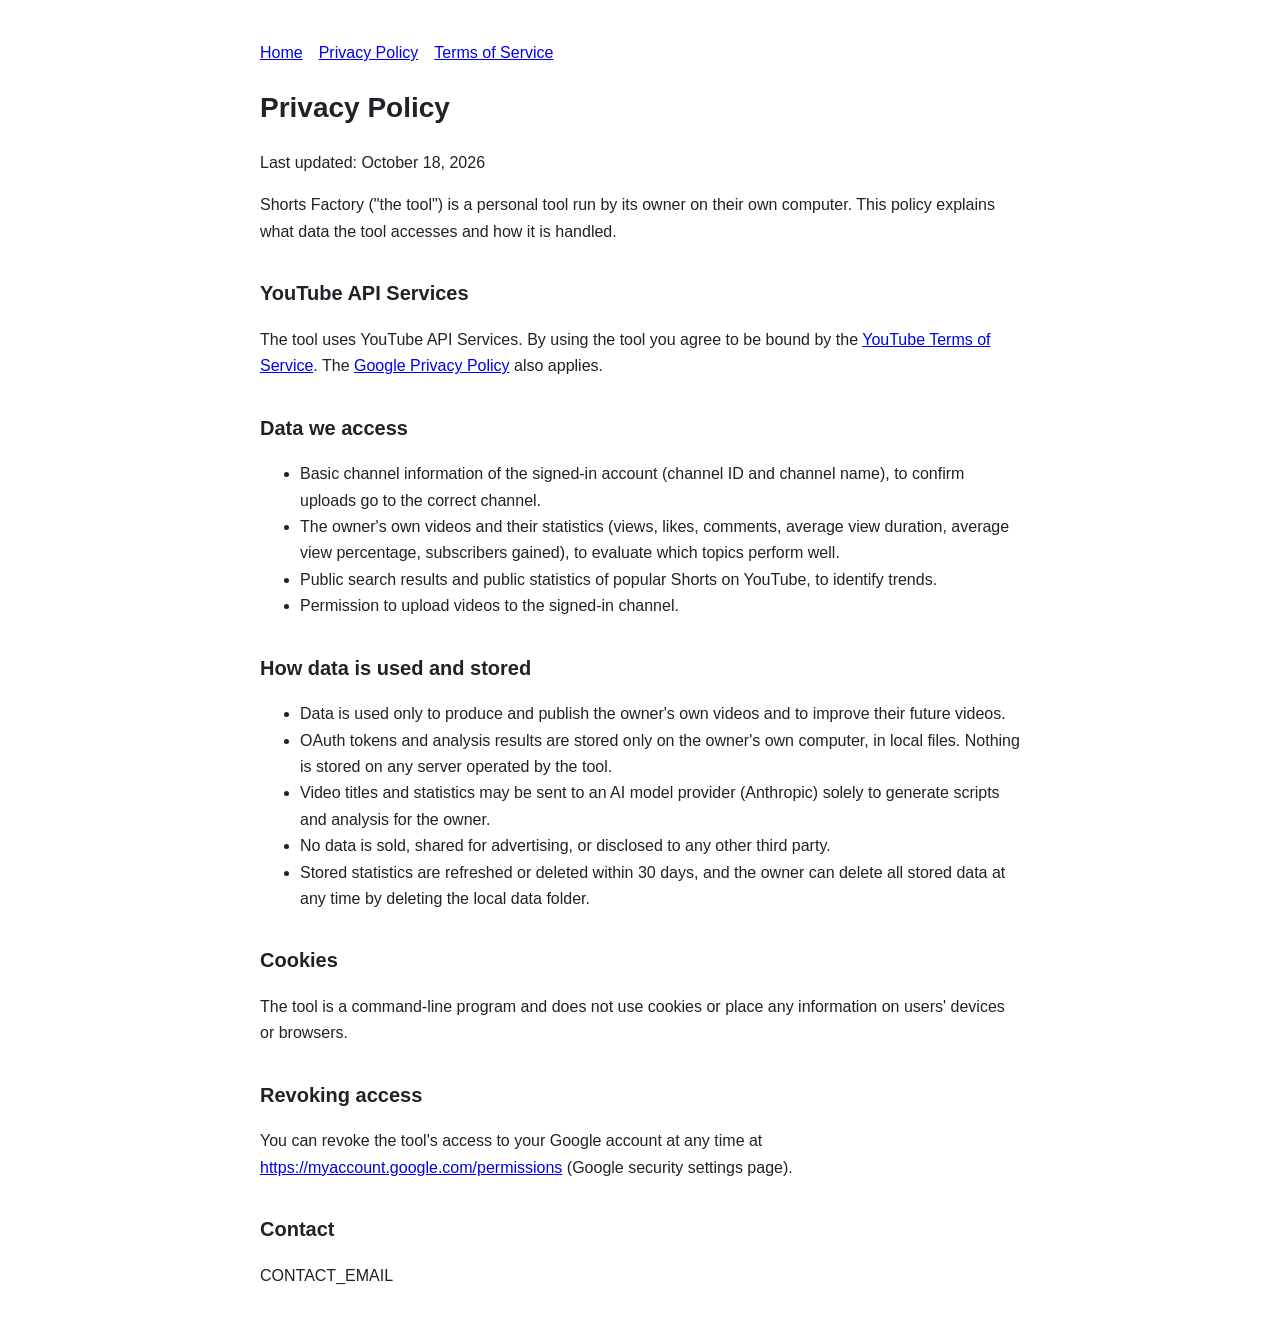
==== privacy.html @ a350be15 "Add files via upload" ====
<!doctype html>
<html lang="en"><head><meta charset="utf-8"><meta name="viewport" content="width=device-width, initial-scale=1">
<title>Privacy Policy</title><link rel="stylesheet" href="style.css"></head>
<body>
<nav><a href="index.html">Home</a><a href="privacy.html">Privacy Policy</a><a href="terms.html">Terms of Service</a></nav>
<h1>Privacy Policy</h1>
<p>Last updated: October 18, 2026</p>
<p>Shorts Factory ("the tool") is a personal tool run by its owner on their own computer. This policy explains what data the tool accesses and how it is handled.</p>

<h2>YouTube API Services</h2>
<p>The tool uses YouTube API Services. By using the tool you agree to be bound by the <a href="https://www.youtube.com/t/terms">YouTube Terms of Service</a>. The <a href="https://policies.google.com/privacy">Google Privacy Policy</a> also applies.</p>

<h2>Data we access</h2>
<ul>
  <li>Basic channel information of the signed-in account (channel ID and channel name), to confirm uploads go to the correct channel.</li>
  <li>The owner's own videos and their statistics (views, likes, comments, average view duration, average view percentage, subscribers gained), to evaluate which topics perform well.</li>
  <li>Public search results and public statistics of popular Shorts on YouTube, to identify trends.</li>
  <li>Permission to upload videos to the signed-in channel.</li>
</ul>

<h2>How data is used and stored</h2>
<ul>
  <li>Data is used only to produce and publish the owner's own videos and to improve their future videos.</li>
  <li>OAuth tokens and analysis results are stored only on the owner's own computer, in local files. Nothing is stored on any server operated by the tool.</li>
  <li>Video titles and statistics may be sent to an AI model provider (Anthropic) solely to generate scripts and analysis for the owner.</li>
  <li>No data is sold, shared for advertising, or disclosed to any other third party.</li>
  <li>Stored statistics are refreshed or deleted within 30 days, and the owner can delete all stored data at any time by deleting the local data folder.</li>
</ul>

<h2>Cookies</h2>
<p>The tool is a command-line program and does not use cookies or place any information on users' devices or browsers.</p>

<h2>Revoking access</h2>
<p>You can revoke the tool's access to your Google account at any time at <a href="https://myaccount.google.com/permissions">https://myaccount.google.com/permissions</a> (Google security settings page).</p>

<h2>Contact</h2>
<p>CONTACT_EMAIL</p>
</body></html>
---- style.css ----
body { font-family: -apple-system, "Segoe UI", "Noto Sans KR", sans-serif; max-width: 760px; margin: 40px auto; padding: 0 16px; line-height: 1.65; color: #1f2328; background: #fff; }
h1 { font-size: 28px; } h2 { font-size: 20px; margin-top: 32px; }
nav a { margin-right: 16px; } footer { margin-top: 48px; font-size: 14px; color: #57606a; }
code { background: #f3f4f6; padding: 1px 4px; border-radius: 4px; }
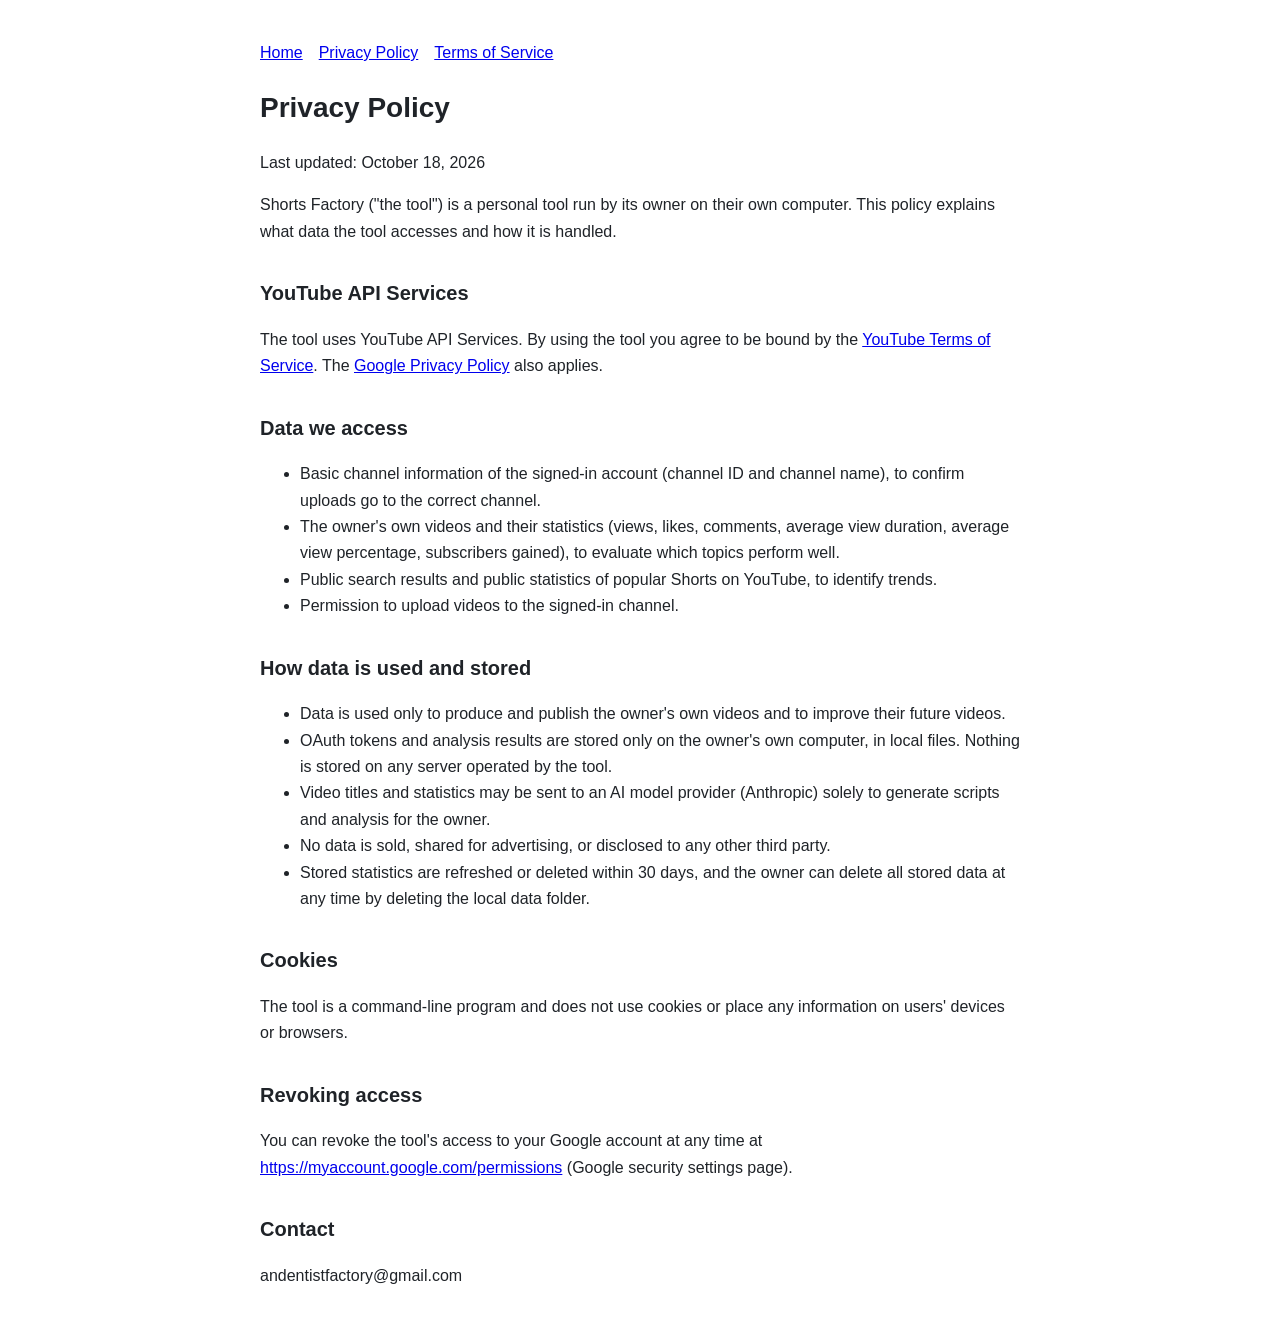
==== commit c24067d0: "Update contact email in privacy.html" ====
--- a/privacy.html
+++ b/privacy.html
@@ -34,5 +34,5 @@
 <p>You can revoke the tool's access to your Google account at any time at <a href="https://myaccount.google.com/permissions">https://myaccount.google.com/permissions</a> (Google security settings page).</p>
 
 <h2>Contact</h2>
-<p>CONTACT_EMAIL</p>
+<p>andentistfactory@gmail.com</p>
 </body></html>
